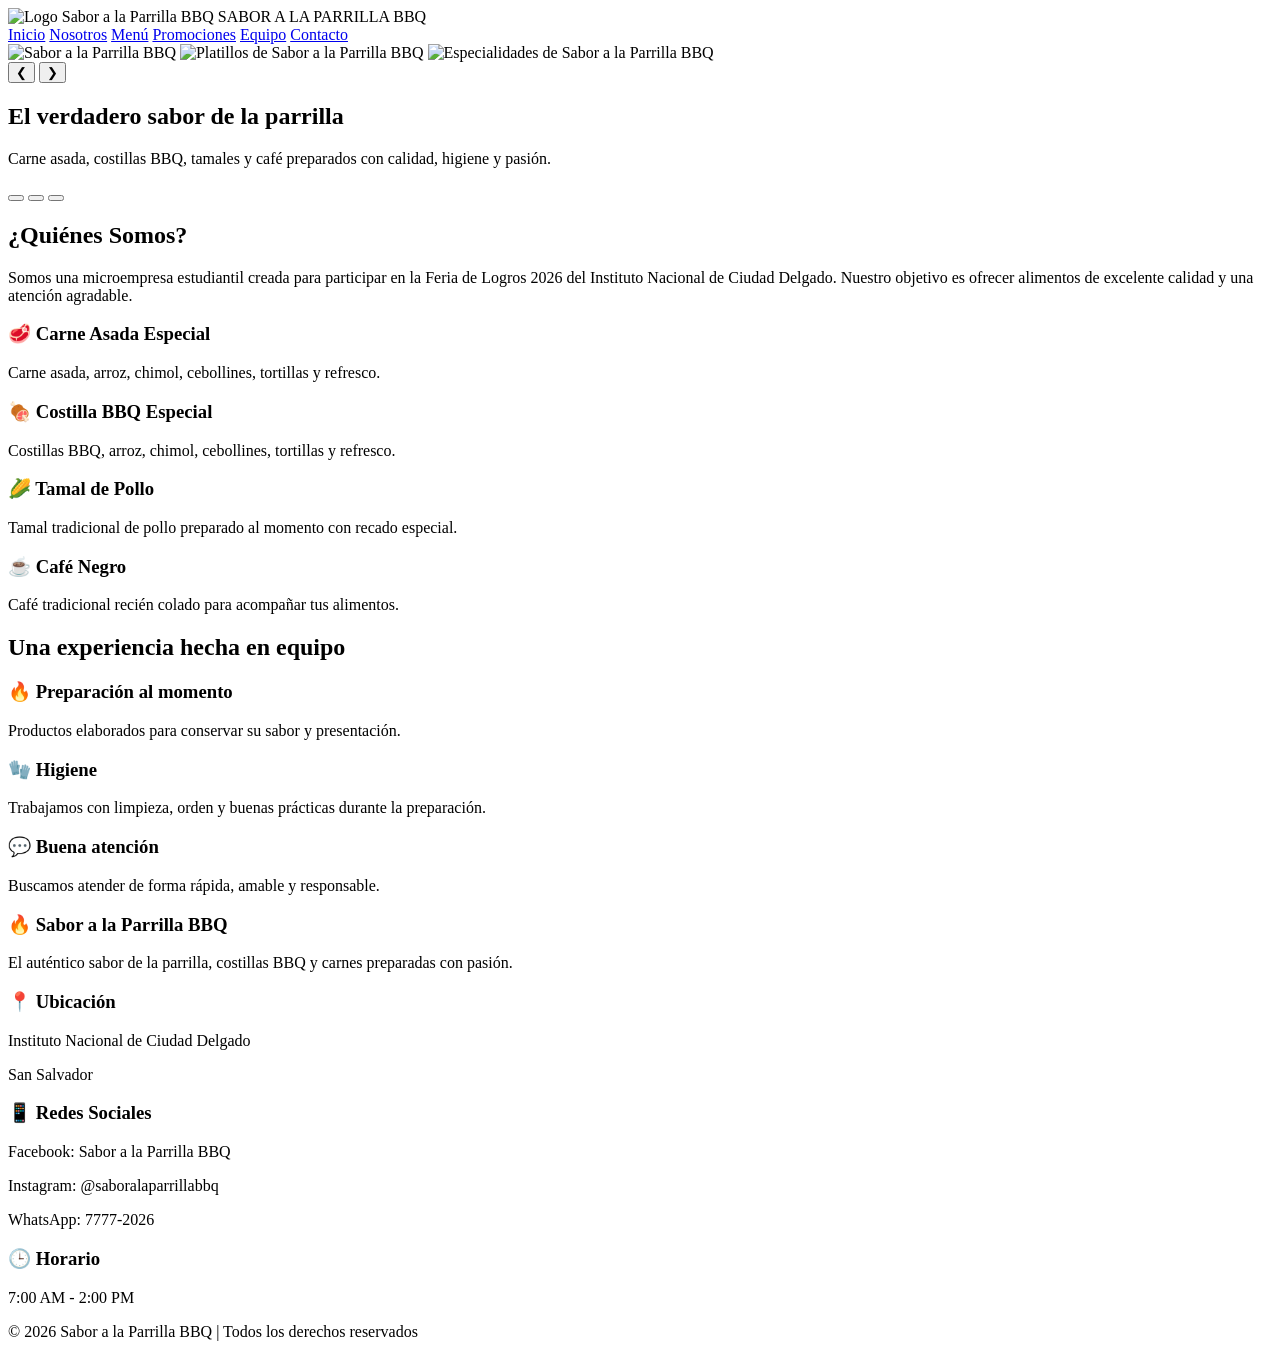
==== Html/index.html @ 70ca7592 "Rename Inicio.html to index.html" ====
<!DOCTYPE html>
<html lang="es">
<head>
  <meta charset="UTF-8">
  <meta name="viewport" content="width=device-width, initial-scale=1.0">
  <title>Inicio | Sabor a la Parrilla BBQ</title>
  <link rel="stylesheet" href="css/style.css">
  <link href="https://fonts.googleapis.com/css2?family=Inter:wght@300;400;600;700;800&display=swap" rel="stylesheet">
</head>
<body>

  <!-- ===== HEADER ===== -->
  <header class="reveal">
    <div class="logo">
      <img src="img/logo.png" alt="Logo Sabor a la Parrilla BBQ" />
      SABOR A LA PARRILLA BBQ
    </div>
    <nav>
      <a href="index.html" class="active">Inicio</a>
      <a href="nosotros.html">Nosotros</a>
      <a href="menu.html">Menú</a>
      <a href="promociones.html">Promociones</a>
      <a href="equipo.html">Equipo</a>
      <a href="contacto.html">Contacto</a>
    </nav>
  </header>

  <!-- ===== HERO ===== -->
  <section class="hero-home reveal" id="heroCarrusel" aria-label="Imágenes principales de Sabor a la Parrilla BBQ">
    <div class="hero-slides" aria-hidden="true">
      <img class="hero-slide active" src="img/banner.png" alt="Sabor a la Parrilla BBQ">
      <img class="hero-slide" src="img/carrusel2.png" alt="Platillos de Sabor a la Parrilla BBQ">
      <img class="hero-slide" src="img/carrusel3.png" alt="Especialidades de Sabor a la Parrilla BBQ">
    </div>
    <div class="hero-overlay"></div>

    <button class="hero-arrow hero-prev" type="button" aria-label="Imagen anterior">&#10094;</button>
    <button class="hero-arrow hero-next" type="button" aria-label="Siguiente imagen">&#10095;</button>

    <div class="hero-inner">
      <h1>El verdadero sabor de la parrilla</h1>
      <p>Carne asada, costillas BBQ, tamales y café preparados con calidad, higiene y pasión.</p>
    </div>

    <div class="hero-dots" aria-label="Seleccionar imagen">
      <button type="button" class="hero-dot active" data-slide="0" aria-label="Imagen 1"></button>
      <button type="button" class="hero-dot" data-slide="1" aria-label="Imagen 2"></button>
      <button type="button" class="hero-dot" data-slide="2" aria-label="Imagen 3"></button>
    </div>
  </section>

  <!-- ===== QUIÉNES SOMOS ===== -->
  <section class="seccion reveal">
    <h2>¿Quiénes Somos?</h2>
    <p class="lead">Somos una microempresa estudiantil creada para participar en la Feria de Logros 2026 del Instituto Nacional de Ciudad Delgado. Nuestro objetivo es ofrecer alimentos de excelente calidad y una atención agradable.</p>
    <div class="home-preview">

      <div class="card">
        <h3>🥩 Carne Asada Especial</h3>
        <p>Carne asada, arroz, chimol, cebollines, tortillas y refresco.</p>
      </div>

      <div class="card">
        <h3>🍖 Costilla BBQ Especial</h3>
        <p>Costillas BBQ, arroz, chimol, cebollines, tortillas y refresco.</p>
      </div>

      <div class="card">
        <h3>🌽 Tamal de Pollo</h3>
        <p>Tamal tradicional de pollo preparado al momento con recado especial.</p>
      </div>

      <div class="card">
        <h3>☕ Café Negro</h3>
        <p>Café tradicional recién colado para acompañar tus alimentos.</p>
      </div>

    </div>

  <!-- ===== EXPERIENCIA ===== -->
  <section class="seccion reveal">
    <h2>Una experiencia hecha en equipo</h2>
    <div class="simple-grid">
      <div class="simple-card">
        <h3>🔥 Preparación al momento</h3>
        <p>Productos elaborados para conservar su sabor y presentación.</p>
      </div>
      <div class="simple-card">
        <h3>🧤 Higiene</h3>
        <p>Trabajamos con limpieza, orden y buenas prácticas durante la preparación.</p>
      </div>
      <div class="simple-card">
        <h3>💬 Buena atención</h3>
        <p>Buscamos atender de forma rápida, amable y responsable.</p>
      </div>
    </div>
  </section>

  <!-- ===== FOOTER ===== -->
  <footer class="reveal">
    <div class="footer-container">
      <div class="footer-section">
        <h3>🔥 Sabor a la Parrilla BBQ</h3>
        <p>El auténtico sabor de la parrilla, costillas BBQ y carnes preparadas con pasión.</p>
      </div>
      <div class="footer-section">
        <h3>📍 Ubicación</h3>
        <p>Instituto Nacional de Ciudad Delgado</p>
        <p>San Salvador</p>
      </div>
      <div class="footer-section">
        <h3>📱 Redes Sociales</h3>
        <p>Facebook: Sabor a la Parrilla BBQ</p>
        <p>Instagram: @saboralaparrillabbq</p>
        <p>WhatsApp: 7777-2026</p>
      </div>
      <div class="footer-section">
        <h3>🕒 Horario</h3>
        <p>7:00 AM - 2:00 PM</p>
      </div>
    </div>
    <div class="footer-bottom">
      <p>© 2026 Sabor a la Parrilla BBQ | Todos los derechos reservados</p>
    </div>
  </footer>

  <script src="js/site.js"></script>

</body>
</html>
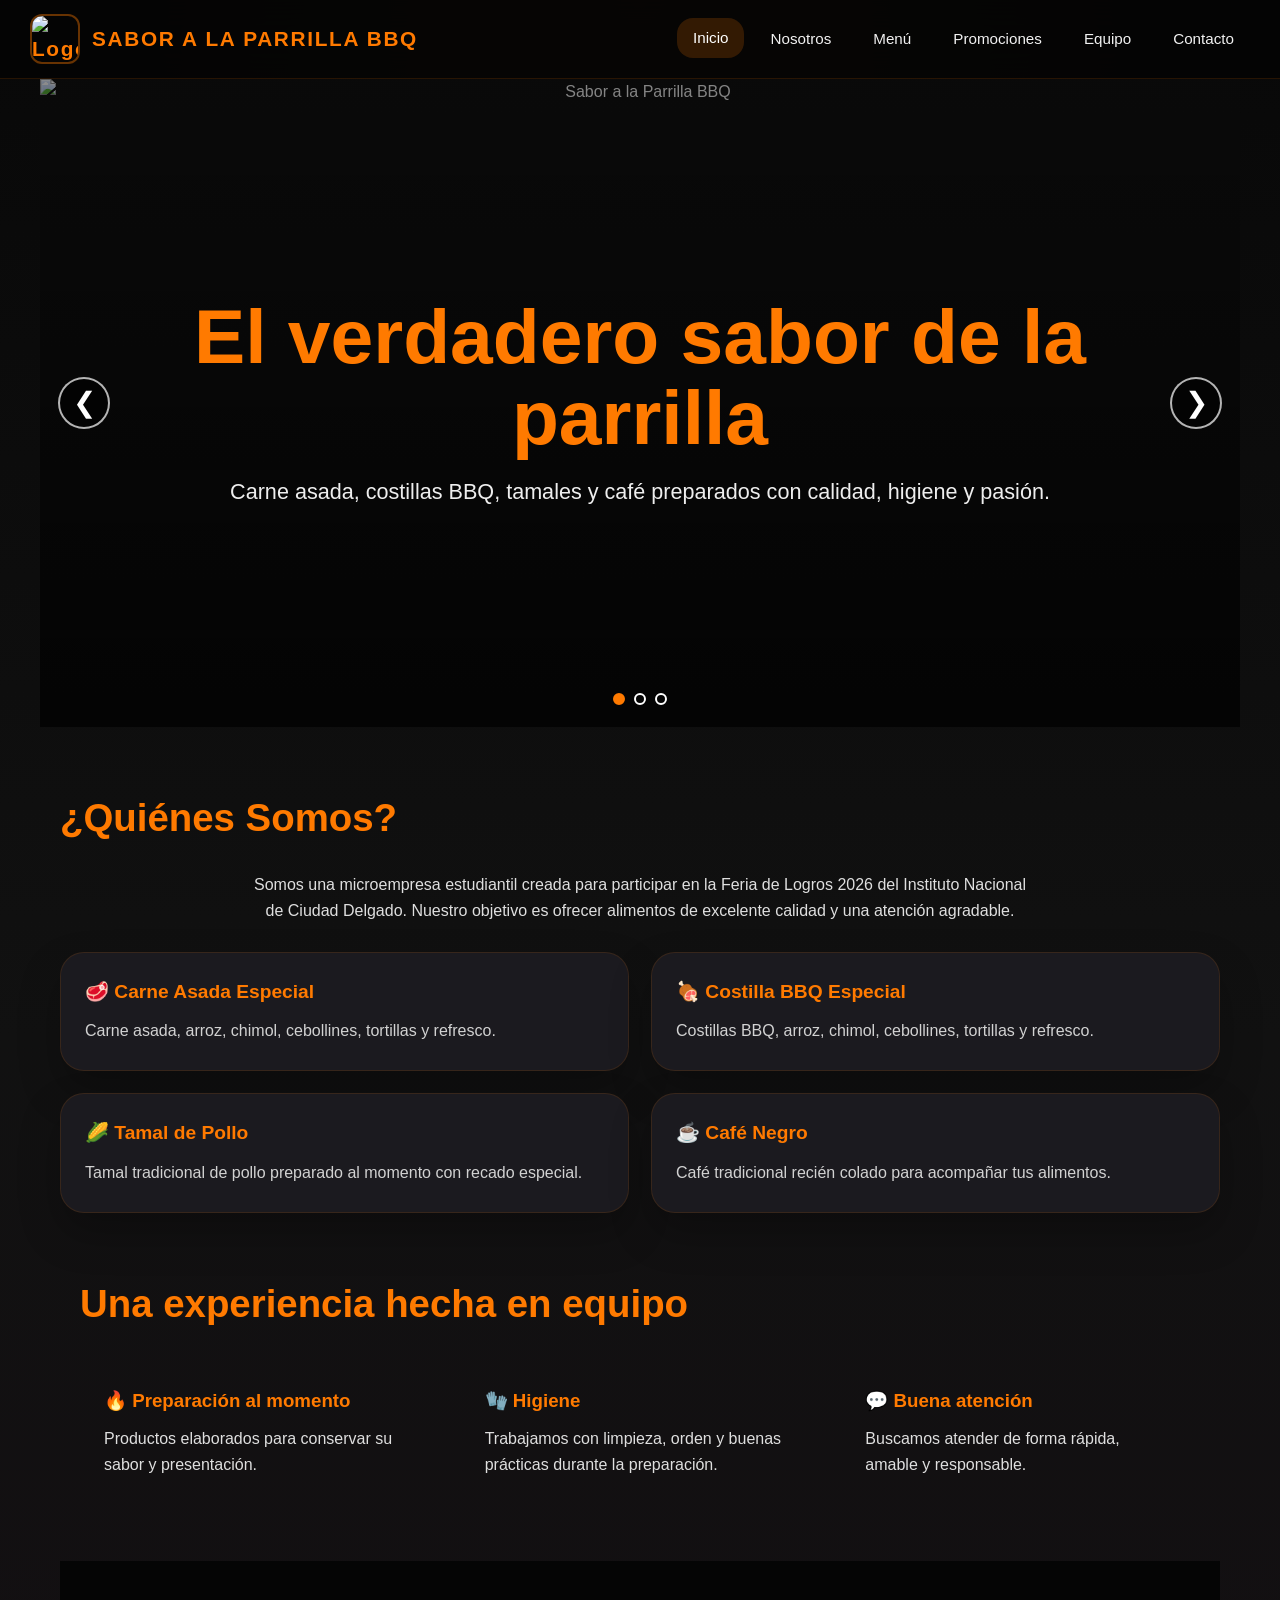
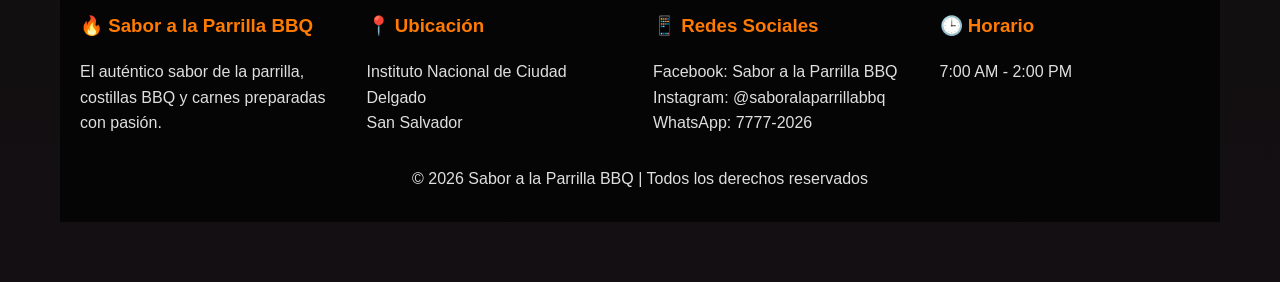
==== commit f0532760: "Update index.html" ====
--- a/Html/index.html
+++ b/Html/index.html
@@ -5,7 +5,7 @@
   <meta name="viewport" content="width=device-width, initial-scale=1.0">
   <title>Inicio | Sabor a la Parrilla BBQ</title>
   <link rel="stylesheet" href="css/style.css">
-  <link href="https://fonts.googleapis.com/css2?family=Inter:wght@300;400;600;700;800&display=swap" rel="stylesheet">
+  <link rel="stylesheet" href="https://ramirezcruzjasonefrain13-debug.github.io/Jason----Sabor-a-la-parrillaPR/css/style.css?v=3">
 </head>
 <body>
 
@@ -16,12 +16,12 @@
       SABOR A LA PARRILLA BBQ
     </div>
     <nav>
-      <a href="index.html" class="active">Inicio</a>
-      <a href="nosotros.html">Nosotros</a>
-      <a href="menu.html">Menú</a>
-      <a href="promociones.html">Promociones</a>
-      <a href="equipo.html">Equipo</a>
-      <a href="contacto.html">Contacto</a>
+      <a href="./index.html" class="active">Inicio</a>
+      <a href="./Html/nosotros.html">Nosotros</a>
+      <a href="./Html/menu.html">Menú</a>
+      <a href="./Html/promociones.html">Promociones</a>
+      <a href="./Html/equipo.html">Equipo</a>
+      <a href="./Html/contacto.html">Contacto</a>
     </nav>
   </header>
 
@@ -124,7 +124,7 @@
     </div>
   </footer>
 
-  <script src="js/site.js"></script>
+    <script src="./Js/Site.js"></script>
 
 </body>
 </html>
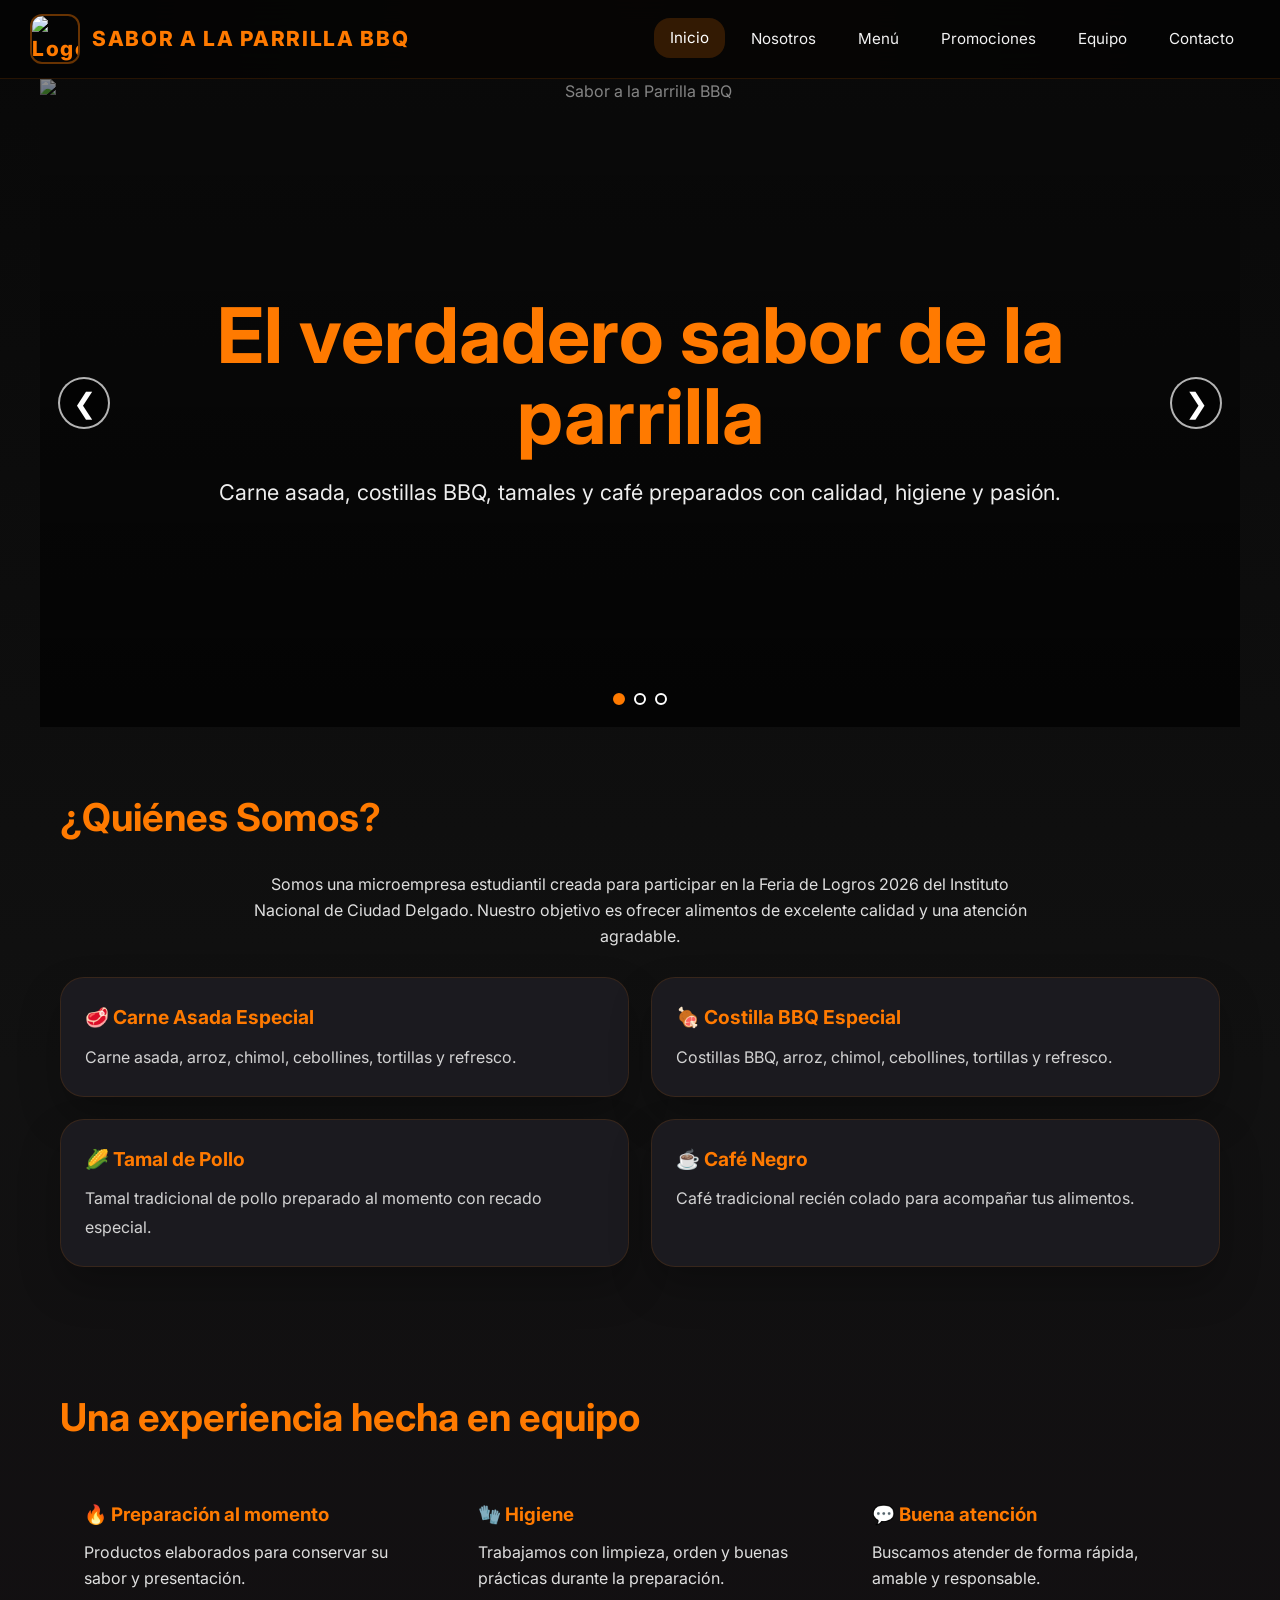
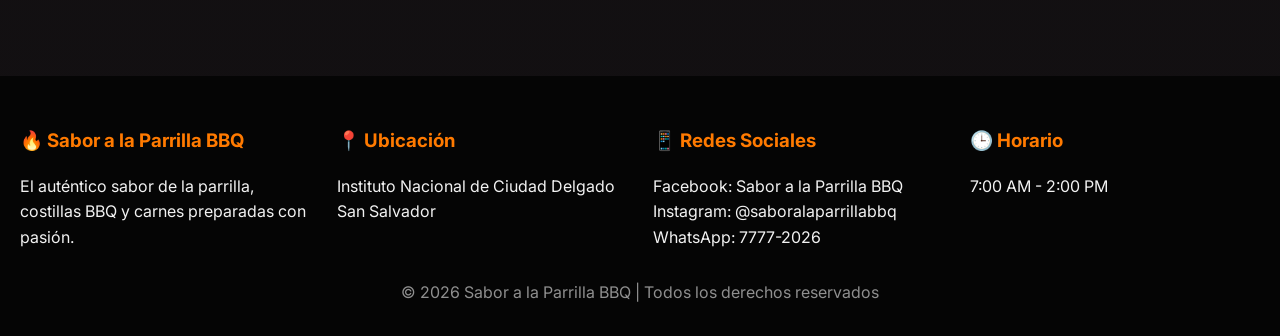
==== commit b78fc22c: "Update index.html" ====
--- a/Html/index.html
+++ b/Html/index.html
@@ -4,8 +4,8 @@
   <meta charset="UTF-8">
   <meta name="viewport" content="width=device-width, initial-scale=1.0">
   <title>Inicio | Sabor a la Parrilla BBQ</title>
-  <link rel="stylesheet" href="css/style.css">
   <link rel="stylesheet" href="https://ramirezcruzjasonefrain13-debug.github.io/Jason----Sabor-a-la-parrillaPR/css/style.css?v=3">
+  <link href="https://fonts.googleapis.com/css2?family=Inter:wght@300;400;600;700;800&display=swap" rel="stylesheet">
 </head>
 <body>
 
@@ -16,12 +16,15 @@
       SABOR A LA PARRILLA BBQ
     </div>
     <nav>
-      <a href="./index.html" class="active">Inicio</a>
-      <a href="./Html/nosotros.html">Nosotros</a>
-      <a href="./Html/menu.html">Menú</a>
-      <a href="./Html/promociones.html">Promociones</a>
-      <a href="./Html/equipo.html">Equipo</a>
-      <a href="./Html/contacto.html">Contacto</a>
+
+<a href="./index.html" class="active">Inicio</a>
+<a href="./Html/nosotros.html">Nosotros</a>
+<a href="./Html/menu.html">Menú</a>
+<a href="./Html/promociones.html">Promociones</a>
+<a href="./Html/equipo.html">Equipo</a>
+<a href="./Html/contacto.html">Contacto</a>
+
+      
     </nav>
   </header>
 
@@ -76,7 +79,7 @@
       </div>
 
     </div>
-
+    </section>
   <!-- ===== EXPERIENCIA ===== -->
   <section class="seccion reveal">
     <h2>Una experiencia hecha en equipo</h2>
@@ -123,8 +126,7 @@
       <p>© 2026 Sabor a la Parrilla BBQ | Todos los derechos reservados</p>
     </div>
   </footer>
-
-    <script src="./Js/Site.js"></script>
-
+  
+<script src="./Js/Site.js"></script>
 </body>
 </html>
